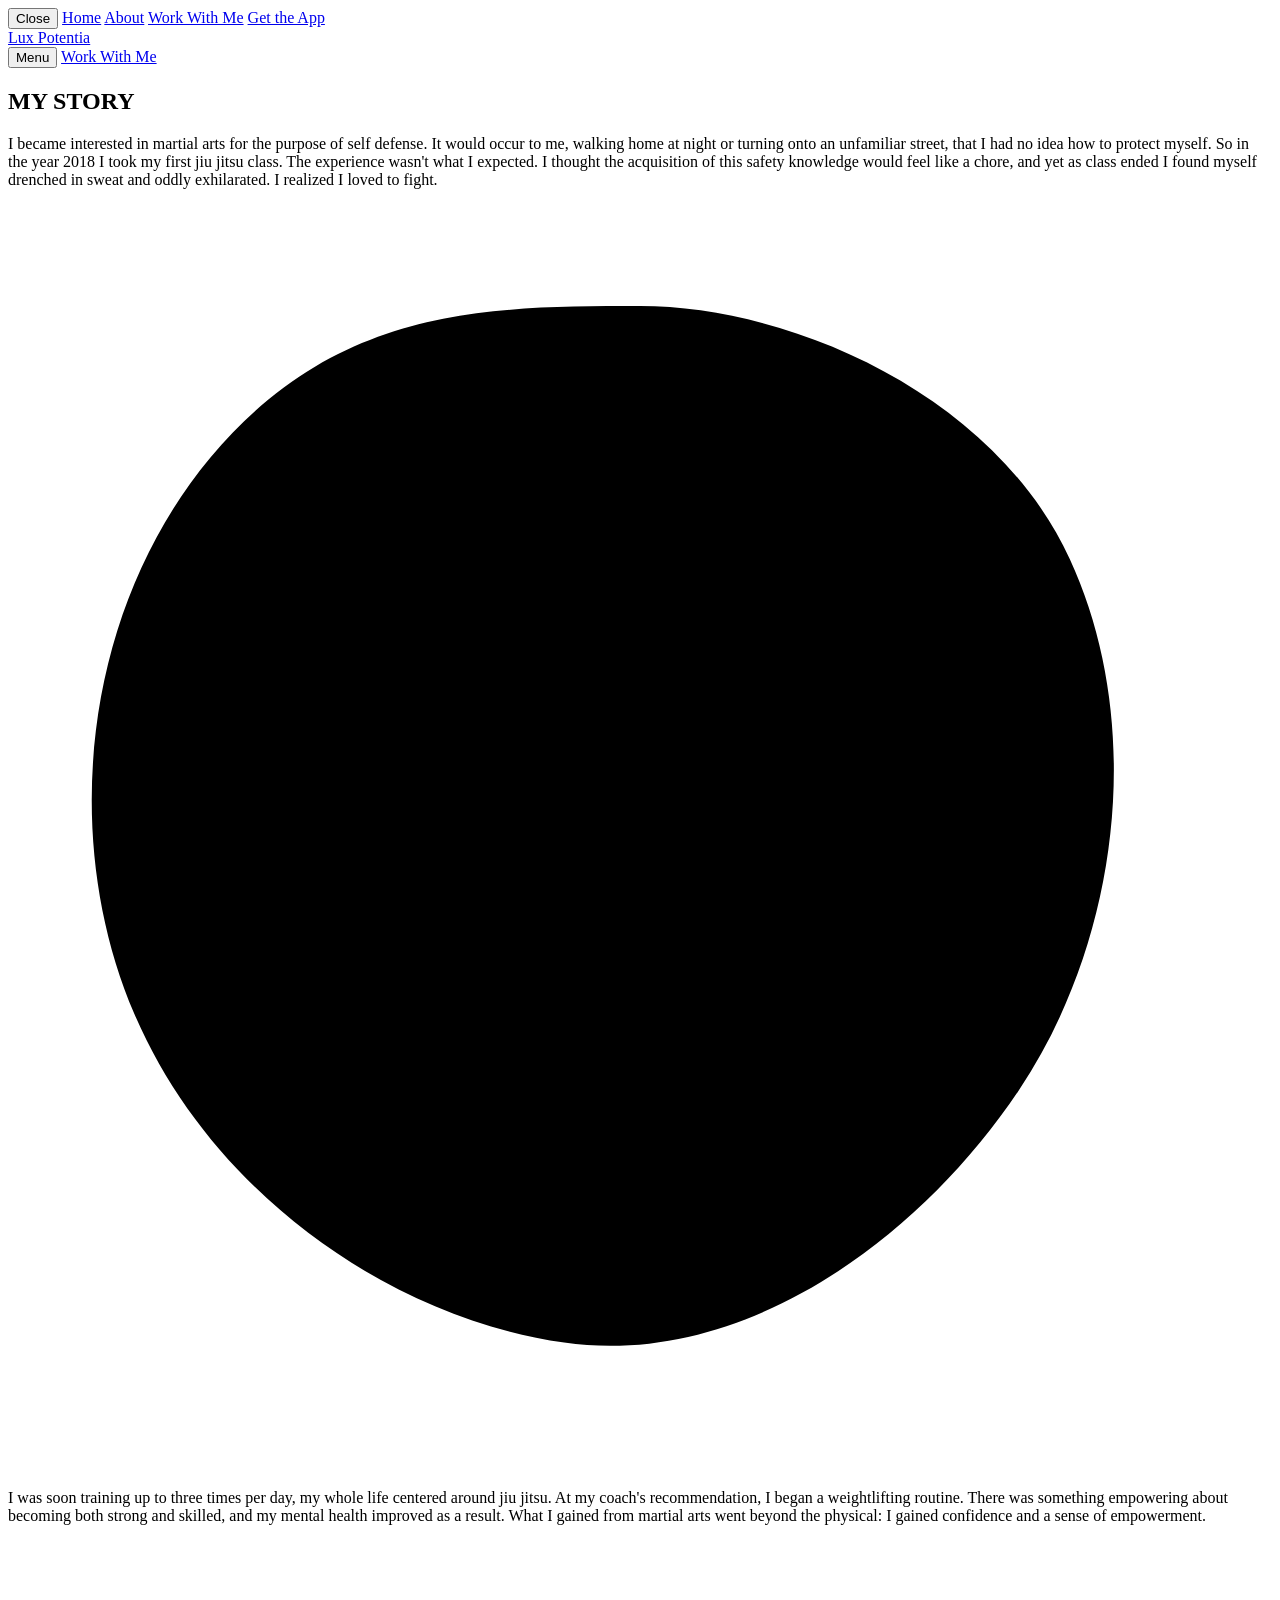
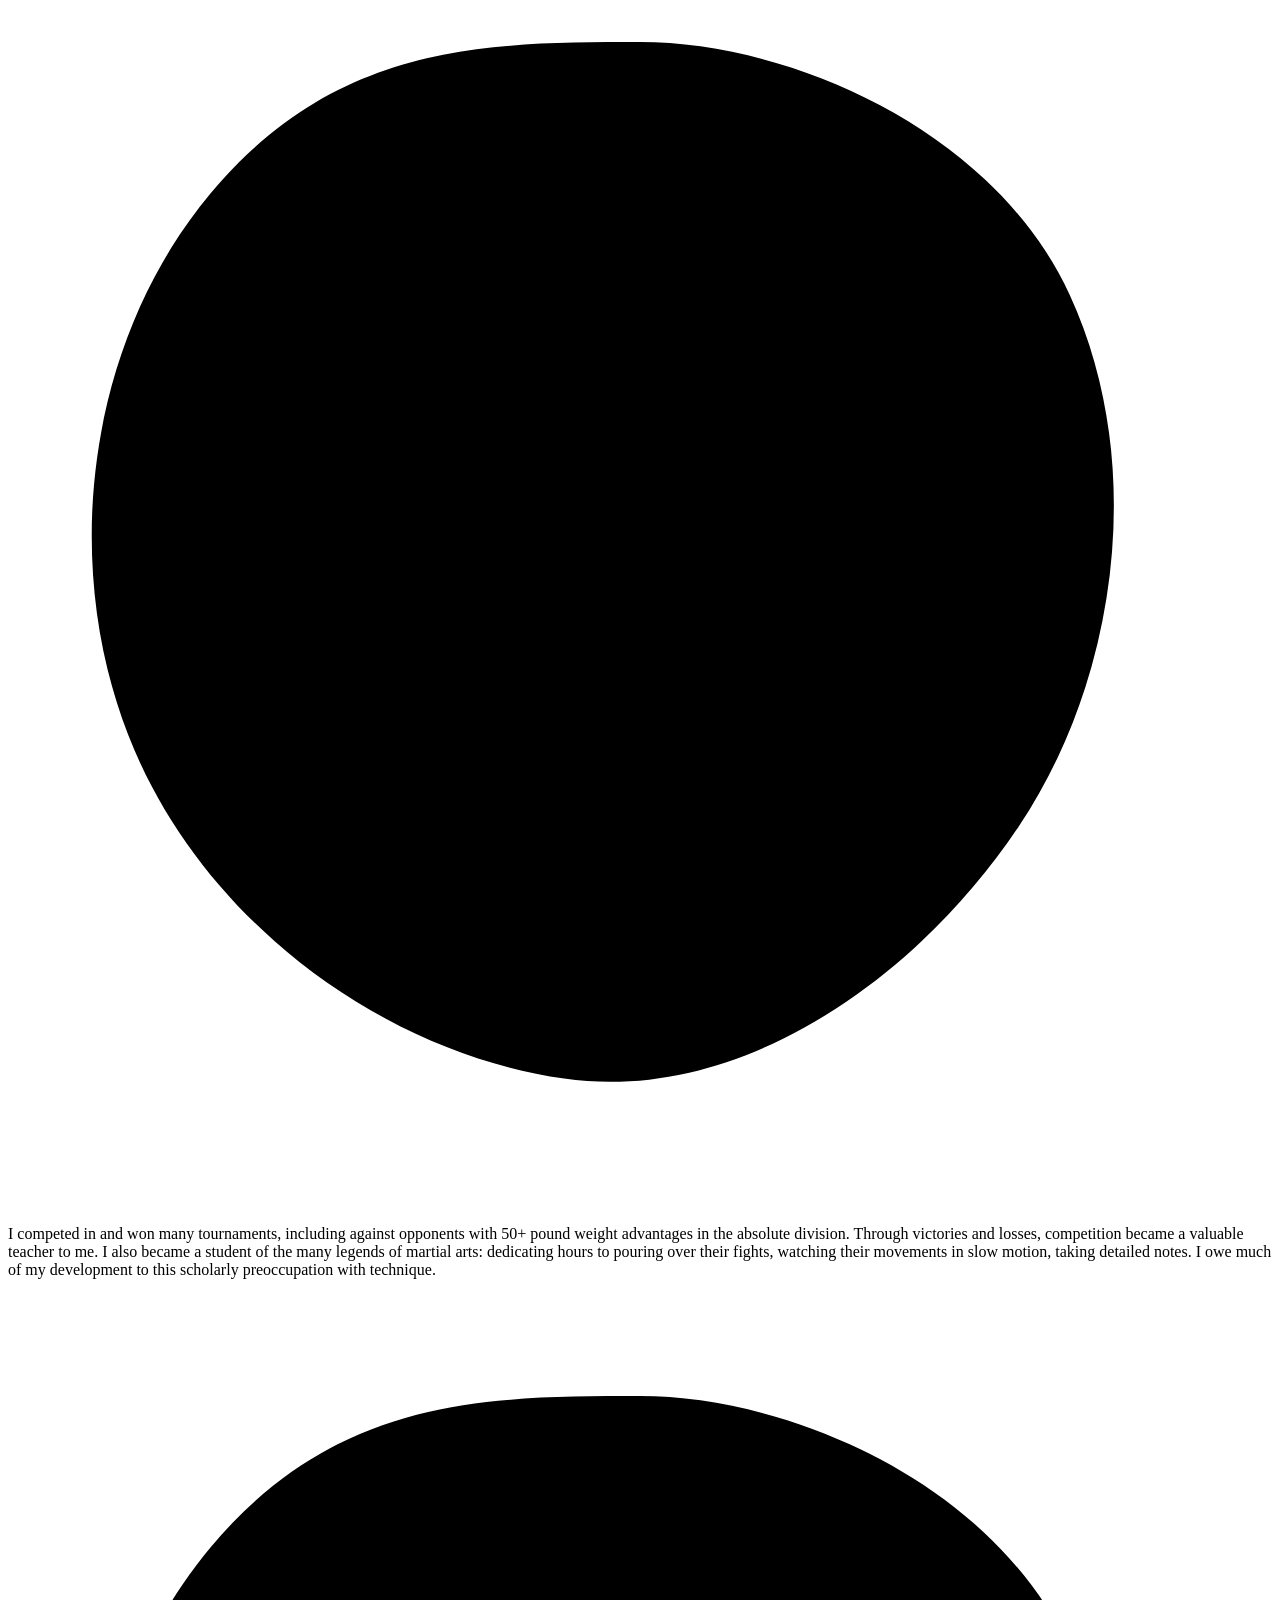
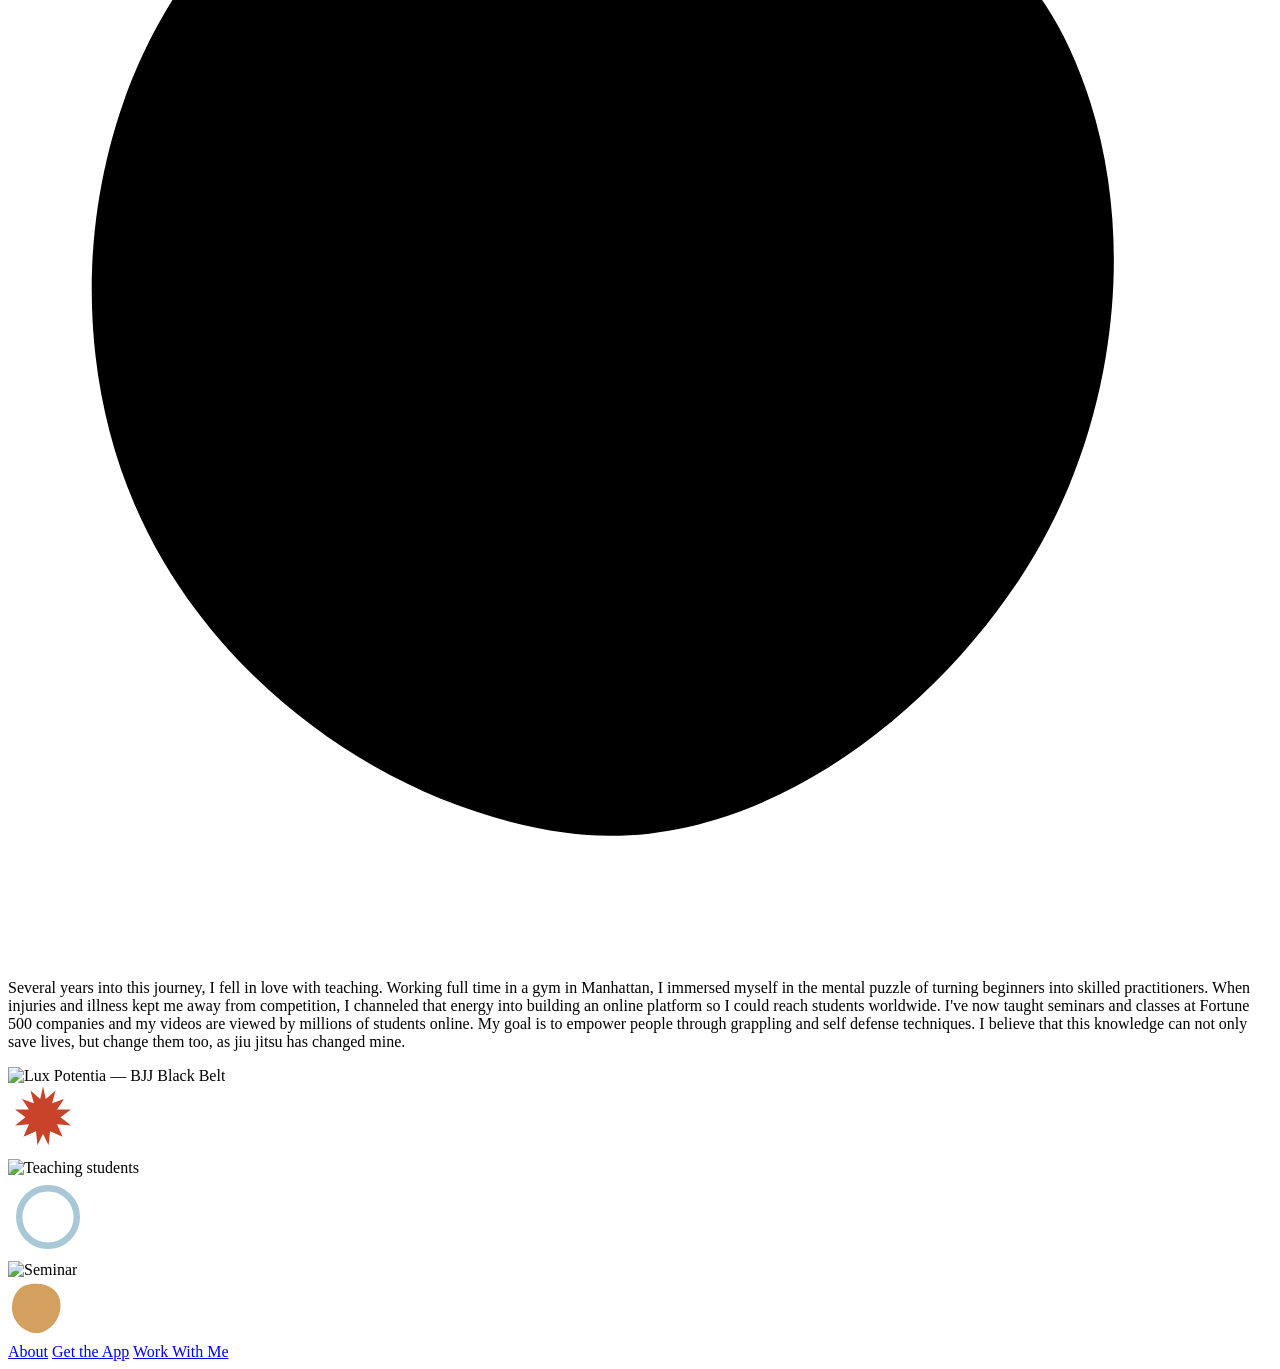
==== about.html @ b3c844bb "Add files via upload" ====
<!DOCTYPE html>
<html lang="en">
<head>
  <meta charset="UTF-8" />
  <meta name="viewport" content="width=device-width, initial-scale=1.0" />
  <title>My Story — Lux Potentia</title>
  <link rel="stylesheet" href="css/style.css" />
</head>
<body>

  <!-- NAV OVERLAY -->
  <div class="nav-overlay" id="navOverlay">
    <button class="close-btn" onclick="toggleMenu()">Close</button>
    <a href="index.html">Home</a>
    <a href="about.html">About</a>
    <a href="work-with-me.html">Work With Me</a>
    <a href="courses.html">Get the App</a>
  </div>

  <!-- NAV -->
  <nav>
    <a class="nav-logo" href="index.html">Lux Potentia</a>
    <div class="nav-right">
      <button class="nav-menu-btn" onclick="toggleMenu()">Menu</button>
      <a class="nav-cta" href="work-with-me.html">Work With Me</a>
    </div>
  </nav>

  <div class="page-content">

    <!-- ABOUT HERO -->
    <section class="about-hero">
      <div class="about-text-col">
        <h1 class="section-title fade-up fade-up-delay-1">MY STORY</h1>

        <div class="story-block fade-up fade-up-delay-2">
          <p>I became interested in martial arts for the purpose of self defense. It would occur to me, walking home at night or turning onto an unfamiliar street, that I had no idea how to protect myself. So in the year 2018 I took my first jiu jitsu class. The experience wasn't what I expected. I thought the acquisition of this safety knowledge would feel like a chore, and yet as class ended I found myself drenched in sweat and oddly exhilarated. I realized I loved to fight.</p>
        </div>

        <svg class="shape-divider shape-blob-soft" viewBox="0 0 100 100" fill="currentColor">
          <path d="M50 8 C62 8, 78 15, 84 28 C90 41, 88 58, 80 70 C72 82, 58 92, 44 90 C30 88, 16 78, 10 64 C4 50, 6 32, 16 20 C26 8, 38 8, 50 8 Z"/>
        </svg>

        <div class="story-block">
          <p>I was soon training up to three times per day, my whole life centered around jiu jitsu. At my coach's recommendation, I began a weightlifting routine. There was something empowering about becoming both strong and skilled, and my mental health improved as a result. What I gained from martial arts went beyond the physical: I gained confidence and a sense of empowerment.</p>
        </div>

        <svg class="shape-divider shape-blob-soft" viewBox="0 0 100 100" fill="currentColor">
          <path d="M50 8 C62 8, 78 15, 84 28 C90 41, 88 58, 80 70 C72 82, 58 92, 44 90 C30 88, 16 78, 10 64 C4 50, 6 32, 16 20 C26 8, 38 8, 50 8 Z"/>
        </svg>

        <div class="story-block">
          <p>I competed in and won many tournaments, including against opponents with 50+ pound weight advantages in the absolute division. Through victories and losses, competition became a valuable teacher to me. I also became a student of the many legends of martial arts: dedicating hours to pouring over their fights, watching their movements in slow motion, taking detailed notes. I owe much of my development to this scholarly preoccupation with technique.</p>
        </div>

        <svg class="shape-divider shape-blob-soft" viewBox="0 0 100 100" fill="currentColor">
          <path d="M50 8 C62 8, 78 15, 84 28 C90 41, 88 58, 80 70 C72 82, 58 92, 44 90 C30 88, 16 78, 10 64 C4 50, 6 32, 16 20 C26 8, 38 8, 50 8 Z"/>
        </svg>

        <div class="story-block">
          <p>Several years into this journey, I fell in love with teaching. Working full time in a gym in Manhattan, I immersed myself in the mental puzzle of turning beginners into skilled practitioners. When injuries and illness kept me away from competition, I channeled that energy into building an online platform so I could reach students worldwide. I've now taught seminars and classes at Fortune 500 companies and my videos are viewed by millions of students online. My goal is to empower people through grappling and self defense techniques. I believe that this knowledge can not only save lives, but change them too, as jiu jitsu has changed mine.</p>
        </div>
      </div>

      <div class="about-image-col">
        <!-- Replace with your actual image -->
        <img src="images/about-hero.jpg" alt="Lux Potentia — BJJ Black Belt" />
      </div>
    </section>

    <!-- PHOTO STRIP -->
    <div class="photo-strip">
      <div class="photo-strip-item color-block color-orange">
        <svg viewBox="0 0 100 100" fill="#c8432a" width="70" height="70">
          <path d="M50 2 L54 20 L68 8 L63 26 L80 20 L70 35 L90 35 L75 46 L90 58 L70 56 L78 74 L60 66 L58 86 L50 70 L42 86 L40 66 L22 74 L30 56 L10 58 L25 46 L10 35 L30 35 L20 20 L37 26 L32 8 L46 20 Z"/>
        </svg>
      </div>
      <div class="photo-strip-item">
        <img src="images/semiprivate-1.jpg" alt="Teaching students" />
      </div>
      <div class="photo-strip-item color-block color-red">
        <svg viewBox="0 0 100 100" width="80" height="80">
          <circle cx="50" cy="50" r="36" fill="none" stroke="#a8c8d8" stroke-width="8"/>
        </svg>
      </div>
      <div class="photo-strip-item">
        <img src="images/seminar-1.jpg" alt="Seminar" />
      </div>
      <div class="photo-strip-item color-block color-orange-light">
        <svg viewBox="0 0 100 100" fill="#d4a060" width="60" height="60">
          <path d="M50 8 C62 8, 78 15, 84 28 C90 41, 88 58, 80 70 C72 82, 58 92, 44 90 C30 88, 16 78, 10 64 C4 50, 6 32, 16 20 C26 8, 38 8, 50 8 Z"/>
        </svg>
      </div>
    </div>

    <!-- FOOTER -->
    <footer>
      <a href="about.html">About</a>
      <a href="courses.html">Get the App</a>
      <a href="work-with-me.html">Work With Me</a>
    </footer>

  </div>

  <script src="js/nav.js"></script>
</body>
</html>
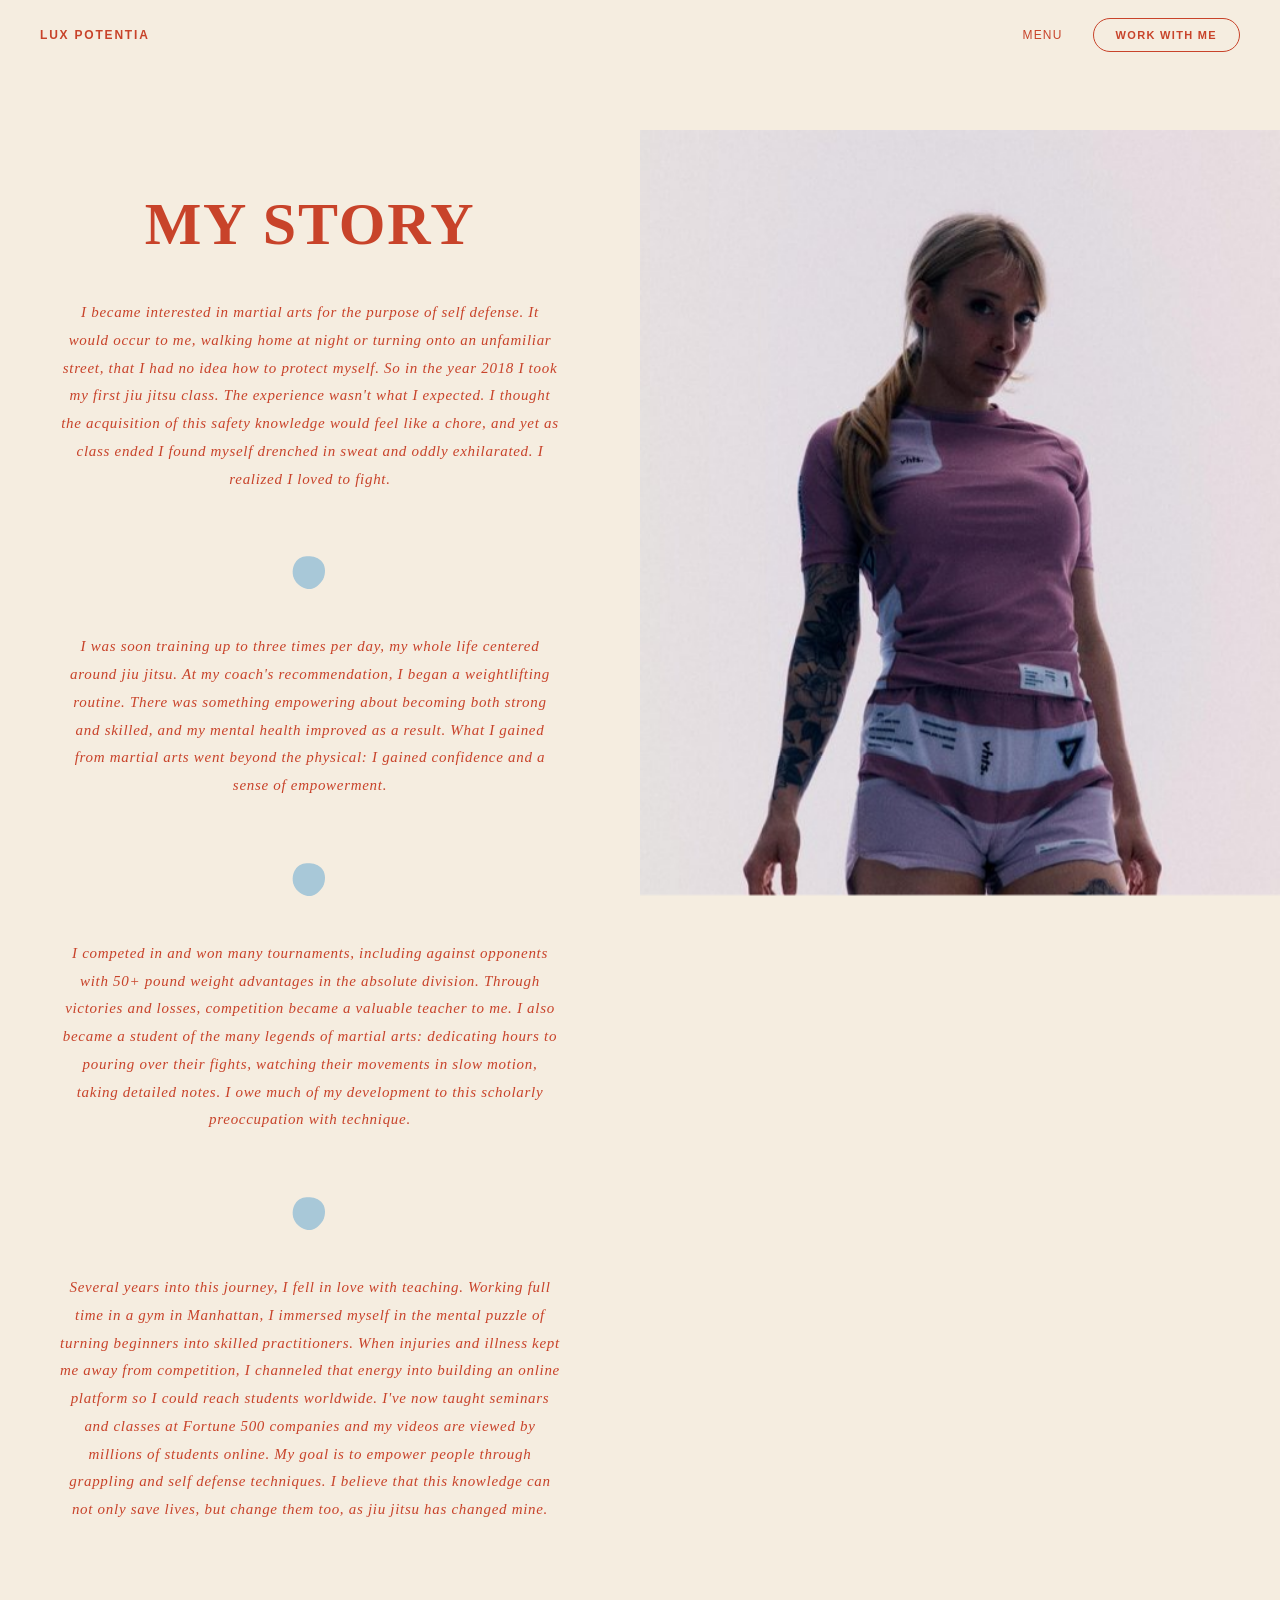
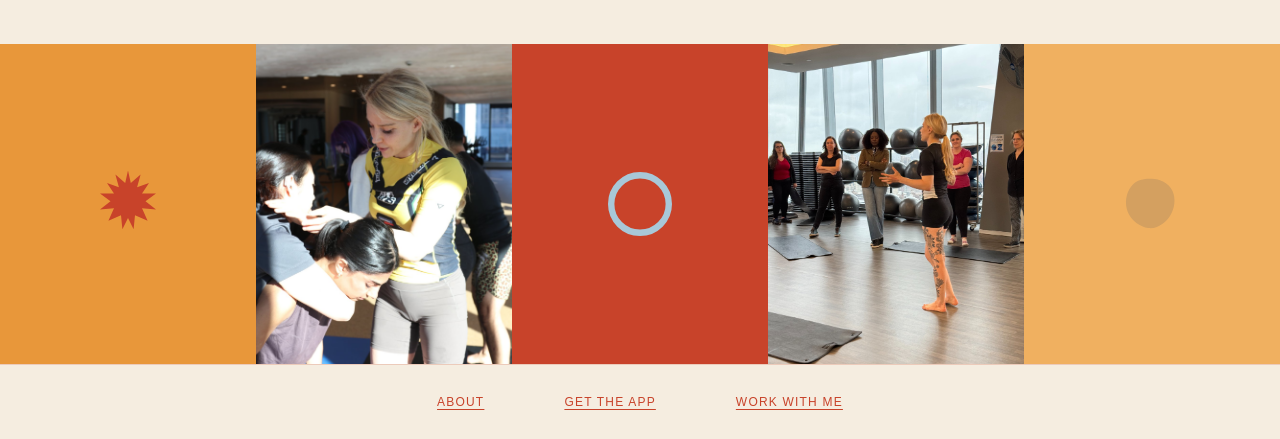
==== commit 3b0c5fba: "Add files via upload" ====
--- a/about.html
+++ b/about.html
@@ -4,7 +4,7 @@
   <meta charset="UTF-8" />
   <meta name="viewport" content="width=device-width, initial-scale=1.0" />
   <title>My Story — Lux Potentia</title>
-  <link rel="stylesheet" href="css/style.css" />
+  <link rel="stylesheet" href="style.css" />
 </head>
 <body>
 
@@ -64,7 +64,7 @@
 
       <div class="about-image-col">
         <!-- Replace with your actual image -->
-        <img src="images/about-hero.jpg" alt="Lux Potentia — BJJ Black Belt" />
+        <img src="about-hero.jpg" alt="Lux Potentia — BJJ Black Belt" />
       </div>
     </section>
 
@@ -76,7 +76,7 @@
         </svg>
       </div>
       <div class="photo-strip-item">
-        <img src="images/semiprivate-1.jpg" alt="Teaching students" />
+        <img src="semiprivate-1.jpg" alt="Teaching students" />
       </div>
       <div class="photo-strip-item color-block color-red">
         <svg viewBox="0 0 100 100" width="80" height="80">
@@ -84,7 +84,7 @@
         </svg>
       </div>
       <div class="photo-strip-item">
-        <img src="images/seminar-1.jpg" alt="Seminar" />
+        <img src="seminar-1.jpg" alt="Seminar" />
       </div>
       <div class="photo-strip-item color-block color-orange-light">
         <svg viewBox="0 0 100 100" fill="#d4a060" width="60" height="60">
@@ -102,6 +102,6 @@
 
   </div>
 
-  <script src="js/nav.js"></script>
+  <script src="nav.js"></script>
 </body>
 </html>
--- a/style.css
+++ b/style.css
@@ -0,0 +1,845 @@
+@import url('https://fonts.googleapis.com/css2?family=Playfair+Display:wght@400;700;900&family=Cormorant+Garamond:wght@300;400;500;600&family=Josefin+Sans:wght@300;400;600&display=swap');
+
+:root {
+  --cream: #f5ede0;
+  --cream-dark: #edddc8;
+  --red: #c8432a;
+  --red-light: #d4573e;
+  --orange: #e8973a;
+  --orange-light: #f0b060;
+  --blue-soft: #a8c8d8;
+  --white: #ffffff;
+  --text-dark: #2a1a10;
+  --nav-height: 70px;
+}
+
+* {
+  margin: 0;
+  padding: 0;
+  box-sizing: border-box;
+}
+
+html {
+  scroll-behavior: smooth;
+}
+
+body {
+  background-color: var(--cream);
+  color: var(--red);
+  font-family: 'Josefin Sans', sans-serif;
+  font-size: 14px;
+  letter-spacing: 0.05em;
+  overflow-x: hidden;
+}
+
+/* ---- NAVIGATION ---- */
+nav {
+  position: fixed;
+  top: 0;
+  left: 0;
+  right: 0;
+  z-index: 1000;
+  display: flex;
+  align-items: center;
+  justify-content: space-between;
+  padding: 0 40px;
+  height: var(--nav-height);
+  background: var(--cream);
+  border-bottom: none;
+}
+
+.nav-logo {
+  font-family: 'Josefin Sans', sans-serif;
+  font-size: 12px;
+  font-weight: 600;
+  letter-spacing: 0.15em;
+  color: var(--red);
+  text-decoration: none;
+  text-transform: uppercase;
+}
+
+.nav-right {
+  display: flex;
+  align-items: center;
+  gap: 30px;
+}
+
+.nav-menu-btn {
+  font-family: 'Josefin Sans', sans-serif;
+  font-size: 12px;
+  font-weight: 400;
+  letter-spacing: 0.1em;
+  color: var(--red);
+  background: none;
+  border: none;
+  cursor: pointer;
+  text-transform: uppercase;
+}
+
+.nav-cta {
+  font-family: 'Josefin Sans', sans-serif;
+  font-size: 11px;
+  font-weight: 600;
+  letter-spacing: 0.12em;
+  color: var(--red);
+  text-decoration: none;
+  text-transform: uppercase;
+  border: 1.5px solid var(--red);
+  border-radius: 30px;
+  padding: 10px 22px;
+  transition: all 0.3s ease;
+}
+
+.nav-cta:hover {
+  background: var(--red);
+  color: var(--cream);
+}
+
+/* ---- MOBILE NAV OVERLAY ---- */
+.nav-overlay {
+  position: fixed;
+  inset: 0;
+  background: var(--red);
+  z-index: 999;
+  display: flex;
+  flex-direction: column;
+  align-items: center;
+  justify-content: center;
+  gap: 40px;
+  opacity: 0;
+  pointer-events: none;
+  transition: opacity 0.4s ease;
+}
+
+.nav-overlay.open {
+  opacity: 1;
+  pointer-events: all;
+}
+
+.nav-overlay a {
+  font-family: 'Playfair Display', serif;
+  font-size: clamp(28px, 5vw, 52px);
+  color: var(--cream);
+  text-decoration: none;
+  letter-spacing: 0.05em;
+  transition: opacity 0.2s;
+}
+
+.nav-overlay a:hover {
+  opacity: 0.7;
+}
+
+.nav-overlay .close-btn {
+  position: absolute;
+  top: 25px;
+  right: 40px;
+  font-family: 'Josefin Sans', sans-serif;
+  font-size: 12px;
+  color: var(--cream);
+  background: none;
+  border: none;
+  cursor: pointer;
+  letter-spacing: 0.1em;
+  text-transform: uppercase;
+}
+
+/* ---- PAGE WRAPPER ---- */
+.page-content {
+  padding-top: var(--nav-height);
+}
+
+/* ---- HERO SECTION ---- */
+.hero {
+  display: grid;
+  grid-template-columns: 1fr 1fr;
+  min-height: calc(100vh - var(--nav-height));
+  align-items: center;
+}
+
+.hero-image {
+  height: calc(100vh - var(--nav-height));
+  overflow: hidden;
+}
+
+.hero-image img {
+  width: 100%;
+  height: 100%;
+  object-fit: cover;
+  object-position: center top;
+}
+
+.hero-text {
+  display: flex;
+  flex-direction: column;
+  align-items: center;
+  justify-content: center;
+  padding: 60px 80px;
+  text-align: center;
+}
+
+.hero-title {
+  font-family: 'Playfair Display', serif;
+  font-size: clamp(64px, 8vw, 110px);
+  font-weight: 900;
+  color: var(--red);
+  line-height: 0.95;
+  letter-spacing: -0.01em;
+  margin-bottom: 30px;
+}
+
+.hero-subtitle {
+  font-family: 'Josefin Sans', sans-serif;
+  font-size: 13px;
+  font-weight: 300;
+  letter-spacing: 0.2em;
+  color: var(--text-dark);
+  line-height: 2.2;
+  text-transform: uppercase;
+  margin-bottom: 50px;
+}
+
+/* ---- BUTTONS ---- */
+.btn-outline {
+  display: inline-block;
+  font-family: 'Josefin Sans', sans-serif;
+  font-size: 11px;
+  font-weight: 600;
+  letter-spacing: 0.15em;
+  color: var(--red);
+  text-decoration: none;
+  text-transform: uppercase;
+  border: 1.5px solid var(--red);
+  border-radius: 30px;
+  padding: 14px 36px;
+  transition: all 0.3s ease;
+  cursor: pointer;
+  background: none;
+}
+
+.btn-outline:hover {
+  background: var(--red);
+  color: var(--cream);
+}
+
+.btn-outline.btn-sm {
+  font-size: 10px;
+  padding: 10px 24px;
+}
+
+/* ---- MISSION SECTION ---- */
+.mission {
+  background: var(--white);
+  padding: 80px 40px;
+  text-align: center;
+  position: relative;
+}
+
+.mission-icon {
+  width: 50px;
+  height: 50px;
+  margin: 0 auto 30px;
+}
+
+.mission p {
+  font-family: 'Cormorant Garamond', serif;
+  font-size: clamp(16px, 2vw, 20px);
+  font-weight: 400;
+  color: var(--red);
+  max-width: 700px;
+  margin: 0 auto;
+  line-height: 1.7;
+}
+
+.mission .btn-outline {
+  margin-top: 40px;
+}
+
+/* ---- SECTION HEADINGS ---- */
+.section-title {
+  font-family: 'Playfair Display', serif;
+  font-size: clamp(36px, 5vw, 60px);
+  font-weight: 900;
+  color: var(--red);
+  letter-spacing: 0.03em;
+  text-align: center;
+}
+
+/* ---- SERVICES SECTION ---- */
+.services {
+  padding: 100px 40px;
+}
+
+.services .section-title {
+  margin-bottom: 60px;
+}
+
+.services-grid {
+  display: grid;
+  grid-template-columns: repeat(3, 1fr);
+  gap: 40px;
+  max-width: 900px;
+  margin: 0 auto;
+  text-align: center;
+}
+
+.service-item .service-icon {
+  width: 80px;
+  height: 80px;
+  margin: 0 auto 20px;
+  display: flex;
+  align-items: center;
+  justify-content: center;
+}
+
+.service-item h3 {
+  font-family: 'Josefin Sans', sans-serif;
+  font-size: 12px;
+  font-weight: 600;
+  letter-spacing: 0.18em;
+  color: var(--red);
+  text-transform: uppercase;
+  margin-bottom: 12px;
+}
+
+.service-item p {
+  font-family: 'Cormorant Garamond', serif;
+  font-size: 15px;
+  color: var(--text-dark);
+  line-height: 1.6;
+  opacity: 0.8;
+}
+
+/* ---- PHOTO STRIP ---- */
+.photo-strip {
+  display: grid;
+  grid-template-columns: repeat(5, 1fr);
+  height: 320px;
+  overflow: hidden;
+}
+
+.photo-strip-item {
+  overflow: hidden;
+  position: relative;
+}
+
+.photo-strip-item img {
+  width: 100%;
+  height: 100%;
+  object-fit: cover;
+  transition: transform 0.5s ease;
+}
+
+.photo-strip-item:hover img {
+  transform: scale(1.05);
+}
+
+.photo-strip-item.color-block {
+  display: flex;
+  align-items: center;
+  justify-content: center;
+}
+
+.photo-strip-item.color-orange { background: var(--orange); }
+.photo-strip-item.color-orange-light { background: var(--orange-light); }
+.photo-strip-item.color-red { background: var(--red); }
+
+/* ---- NEWSLETTER ---- */
+.newsletter {
+  padding: 70px 40px;
+  display: grid;
+  grid-template-columns: 1fr 1fr;
+  align-items: center;
+  gap: 60px;
+  max-width: 1100px;
+  margin: 0 auto;
+}
+
+.newsletter-text h3 {
+  font-family: 'Josefin Sans', sans-serif;
+  font-size: 13px;
+  font-weight: 600;
+  letter-spacing: 0.2em;
+  color: var(--red);
+  text-transform: uppercase;
+  margin-bottom: 10px;
+}
+
+.newsletter-text p {
+  font-family: 'Cormorant Garamond', serif;
+  font-size: 15px;
+  color: var(--text-dark);
+}
+
+.newsletter-form {
+  display: flex;
+  gap: 10px;
+  flex-wrap: wrap;
+}
+
+.newsletter-form input {
+  flex: 1;
+  min-width: 120px;
+  background: var(--white);
+  border: 1px solid rgba(200, 67, 42, 0.2);
+  border-radius: 4px;
+  padding: 12px 16px;
+  font-family: 'Josefin Sans', sans-serif;
+  font-size: 12px;
+  letter-spacing: 0.05em;
+  color: var(--text-dark);
+  outline: none;
+}
+
+.newsletter-form input:focus {
+  border-color: var(--red);
+}
+
+.newsletter-form input::placeholder {
+  color: rgba(42, 26, 16, 0.4);
+}
+
+.newsletter-form button {
+  white-space: nowrap;
+}
+
+/* ---- FOOTER ---- */
+footer {
+  border-top: 1px solid rgba(200, 67, 42, 0.2);
+  padding: 30px 40px;
+  display: flex;
+  justify-content: center;
+  gap: 80px;
+}
+
+footer a {
+  font-family: 'Josefin Sans', sans-serif;
+  font-size: 12px;
+  font-weight: 400;
+  letter-spacing: 0.1em;
+  color: var(--red);
+  text-decoration: underline;
+  text-underline-offset: 3px;
+  text-transform: uppercase;
+}
+
+footer a:hover {
+  opacity: 0.7;
+}
+
+/* ---- ABOUT PAGE ---- */
+.about-hero {
+  display: grid;
+  grid-template-columns: 1fr 1fr;
+  min-height: 85vh;
+  align-items: start;
+  padding-top: 60px;
+}
+
+.about-text-col {
+  padding: 60px 80px 60px 60px;
+  text-align: center;
+}
+
+.about-image-col {
+  position: relative;
+}
+
+.about-image-col img {
+  width: 100%;
+  height: 85vh;
+  object-fit: cover;
+  object-position: center top;
+}
+
+.about-text-col .section-title {
+  margin-bottom: 40px;
+}
+
+.story-block {
+  margin-bottom: 60px;
+}
+
+.story-block p {
+  font-family: 'Cormorant Garamond', serif;
+  font-size: 15px;
+  color: var(--red);
+  line-height: 1.85;
+  font-style: italic;
+}
+
+.shape-divider {
+  width: 40px;
+  height: 40px;
+  margin: 40px auto;
+  display: block;
+}
+
+/* ---- WORK WITH ME PAGE ---- */
+.work-hero {
+  display: grid;
+  grid-template-columns: 1fr 1fr;
+  min-height: 80vh;
+  align-items: center;
+}
+
+.work-hero-text {
+  padding: 60px 80px;
+}
+
+.work-hero-text .section-title {
+  text-align: left;
+  margin-bottom: 30px;
+}
+
+.work-services-list {
+  list-style: none;
+  font-family: 'Josefin Sans', sans-serif;
+  font-size: 13px;
+  font-weight: 400;
+  letter-spacing: 0.15em;
+  color: var(--red);
+  text-transform: uppercase;
+  line-height: 2.5;
+}
+
+.work-hero-image img {
+  width: 100%;
+  height: 80vh;
+  object-fit: cover;
+  object-position: center top;
+}
+
+.services-cards {
+  padding: 80px 60px;
+  display: grid;
+  grid-template-columns: repeat(3, 1fr);
+  gap: 24px;
+  max-width: 1100px;
+  margin: 0 auto;
+}
+
+.service-card {
+  background: var(--white);
+  border-radius: 4px;
+  padding: 50px 40px;
+  text-align: center;
+  display: flex;
+  flex-direction: column;
+  align-items: center;
+}
+
+.service-card .card-icon {
+  width: 50px;
+  height: 50px;
+  margin-bottom: 24px;
+}
+
+.service-card h3 {
+  font-family: 'Josefin Sans', sans-serif;
+  font-size: 13px;
+  font-weight: 600;
+  letter-spacing: 0.2em;
+  color: var(--red);
+  text-transform: uppercase;
+  margin-bottom: 20px;
+}
+
+.service-card p {
+  font-family: 'Cormorant Garamond', serif;
+  font-size: 16px;
+  color: var(--text-dark);
+  line-height: 1.7;
+  margin-bottom: 30px;
+  flex-grow: 1;
+}
+
+/* ---- FORM PAGES ---- */
+.form-page {
+  display: grid;
+  grid-template-columns: 1fr 1fr;
+  min-height: calc(100vh - var(--nav-height));
+  align-items: start;
+}
+
+.form-col {
+  padding: 80px 60px;
+}
+
+.form-col .section-title {
+  text-align: left;
+  margin-bottom: 16px;
+  font-size: clamp(28px, 4vw, 50px);
+}
+
+.form-subtitle {
+  font-family: 'Josefin Sans', sans-serif;
+  font-size: 12px;
+  font-weight: 300;
+  letter-spacing: 0.15em;
+  color: var(--red);
+  text-transform: uppercase;
+  line-height: 2;
+  margin-bottom: 40px;
+}
+
+.form-col p.form-desc {
+  font-family: 'Cormorant Garamond', serif;
+  font-size: 15px;
+  color: var(--text-dark);
+  line-height: 1.8;
+  margin-bottom: 40px;
+}
+
+.form-image-col {
+  padding: 80px 60px 80px 0;
+  display: flex;
+  flex-direction: column;
+  gap: 20px;
+  align-items: flex-end;
+}
+
+.form-image-col img {
+  width: 100%;
+  max-width: 400px;
+  height: auto;
+  object-fit: cover;
+}
+
+.form-image-col img.rounded {
+  border-radius: 200px 200px 0 0;
+}
+
+/* ---- FORMS ---- */
+.contact-form {
+  display: flex;
+  flex-direction: column;
+  gap: 16px;
+}
+
+.form-row {
+  display: grid;
+  grid-template-columns: 1fr 1fr;
+  gap: 16px;
+}
+
+.form-group {
+  display: flex;
+  flex-direction: column;
+  gap: 6px;
+}
+
+.form-group label {
+  font-family: 'Josefin Sans', sans-serif;
+  font-size: 11px;
+  font-weight: 600;
+  letter-spacing: 0.1em;
+  color: var(--red);
+  text-transform: uppercase;
+}
+
+.form-group label span {
+  font-size: 9px;
+  opacity: 0.7;
+  margin-left: 4px;
+}
+
+.form-group input,
+.form-group textarea,
+.form-group select {
+  background: rgba(255,255,255,0.6);
+  border: 1px solid rgba(200, 67, 42, 0.25);
+  border-radius: 3px;
+  padding: 12px 14px;
+  font-family: 'Josefin Sans', sans-serif;
+  font-size: 12px;
+  letter-spacing: 0.04em;
+  color: var(--text-dark);
+  outline: none;
+  transition: border-color 0.2s;
+}
+
+.form-group input:focus,
+.form-group textarea:focus {
+  border-color: var(--red);
+}
+
+.form-group textarea {
+  resize: vertical;
+  min-height: 100px;
+}
+
+.form-check {
+  display: flex;
+  align-items: center;
+  gap: 10px;
+  font-family: 'Josefin Sans', sans-serif;
+  font-size: 11px;
+  letter-spacing: 0.06em;
+  color: var(--text-dark);
+}
+
+.form-check input[type="checkbox"] {
+  accent-color: var(--red);
+  width: 14px;
+  height: 14px;
+}
+
+/* ---- MENTORSHIP PAGE ---- */
+.mentorship-hero {
+  background: var(--red);
+  padding: 100px 60px 80px;
+  text-align: center;
+}
+
+.mentorship-hero .section-title {
+  color: var(--cream);
+  margin-bottom: 12px;
+}
+
+.mentorship-tagline {
+  font-family: 'Josefin Sans', sans-serif;
+  font-size: 12px;
+  font-weight: 300;
+  letter-spacing: 0.25em;
+  color: var(--cream);
+  opacity: 0.8;
+  text-transform: uppercase;
+}
+
+.mentorship-body {
+  display: grid;
+  grid-template-columns: 1fr 1fr;
+  padding: 80px 60px;
+  gap: 80px;
+  align-items: start;
+}
+
+.mentorship-body .form-col {
+  padding: 0;
+}
+
+.mentorship-desc p {
+  font-family: 'Cormorant Garamond', serif;
+  font-size: 16px;
+  color: var(--text-dark);
+  line-height: 1.85;
+  margin-bottom: 20px;
+}
+
+.mentorship-desc .highlight {
+  font-family: 'Josefin Sans', sans-serif;
+  font-size: 12px;
+  font-weight: 600;
+  letter-spacing: 0.1em;
+  color: var(--red);
+  text-transform: uppercase;
+  margin-top: 30px;
+  display: block;
+}
+
+.mentorship-image {
+  width: 100%;
+  max-width: 360px;
+  aspect-ratio: 3/4;
+  object-fit: cover;
+  object-position: top;
+  margin-top: 40px;
+}
+
+/* ---- DECORATIVE SVG SHAPES ---- */
+.shape-burst { color: var(--red); }
+.shape-blob { color: var(--orange); }
+.shape-ring { color: var(--blue-soft); }
+.shape-blob-soft { color: var(--blue-soft); }
+
+/* ---- ANIMATIONS ---- */
+@keyframes fadeUp {
+  from { opacity: 0; transform: translateY(30px); }
+  to { opacity: 1; transform: translateY(0); }
+}
+
+.fade-up {
+  animation: fadeUp 0.8s ease forwards;
+}
+
+.fade-up-delay-1 { animation-delay: 0.1s; opacity: 0; }
+.fade-up-delay-2 { animation-delay: 0.25s; opacity: 0; }
+.fade-up-delay-3 { animation-delay: 0.4s; opacity: 0; }
+
+/* ---- RESPONSIVE ---- */
+@media (max-width: 900px) {
+  .hero,
+  .about-hero,
+  .work-hero,
+  .form-page,
+  .mentorship-body {
+    grid-template-columns: 1fr;
+  }
+
+  .hero-image,
+  .about-image-col img,
+  .work-hero-image img {
+    height: 60vw;
+    max-height: 400px;
+  }
+
+  .hero-text,
+  .about-text-col,
+  .work-hero-text {
+    padding: 50px 30px;
+  }
+
+  .services-grid {
+    grid-template-columns: 1fr;
+    max-width: 340px;
+  }
+
+  .services-cards {
+    grid-template-columns: 1fr;
+    padding: 40px 24px;
+  }
+
+  .photo-strip {
+    grid-template-columns: repeat(3, 1fr);
+    height: 200px;
+  }
+
+  .photo-strip-item:nth-child(4),
+  .photo-strip-item:nth-child(5) {
+    display: none;
+  }
+
+  .newsletter {
+    grid-template-columns: 1fr;
+    gap: 30px;
+    padding: 50px 24px;
+  }
+
+  footer {
+    gap: 30px;
+    flex-wrap: wrap;
+    justify-content: center;
+  }
+
+  nav {
+    padding: 0 20px;
+  }
+
+  .form-col {
+    padding: 50px 24px;
+  }
+
+  .form-image-col {
+    padding: 0 24px 50px;
+    align-items: center;
+  }
+
+  .form-row {
+    grid-template-columns: 1fr;
+  }
+
+  .mentorship-body {
+    padding: 50px 24px;
+    gap: 40px;
+  }
+}
